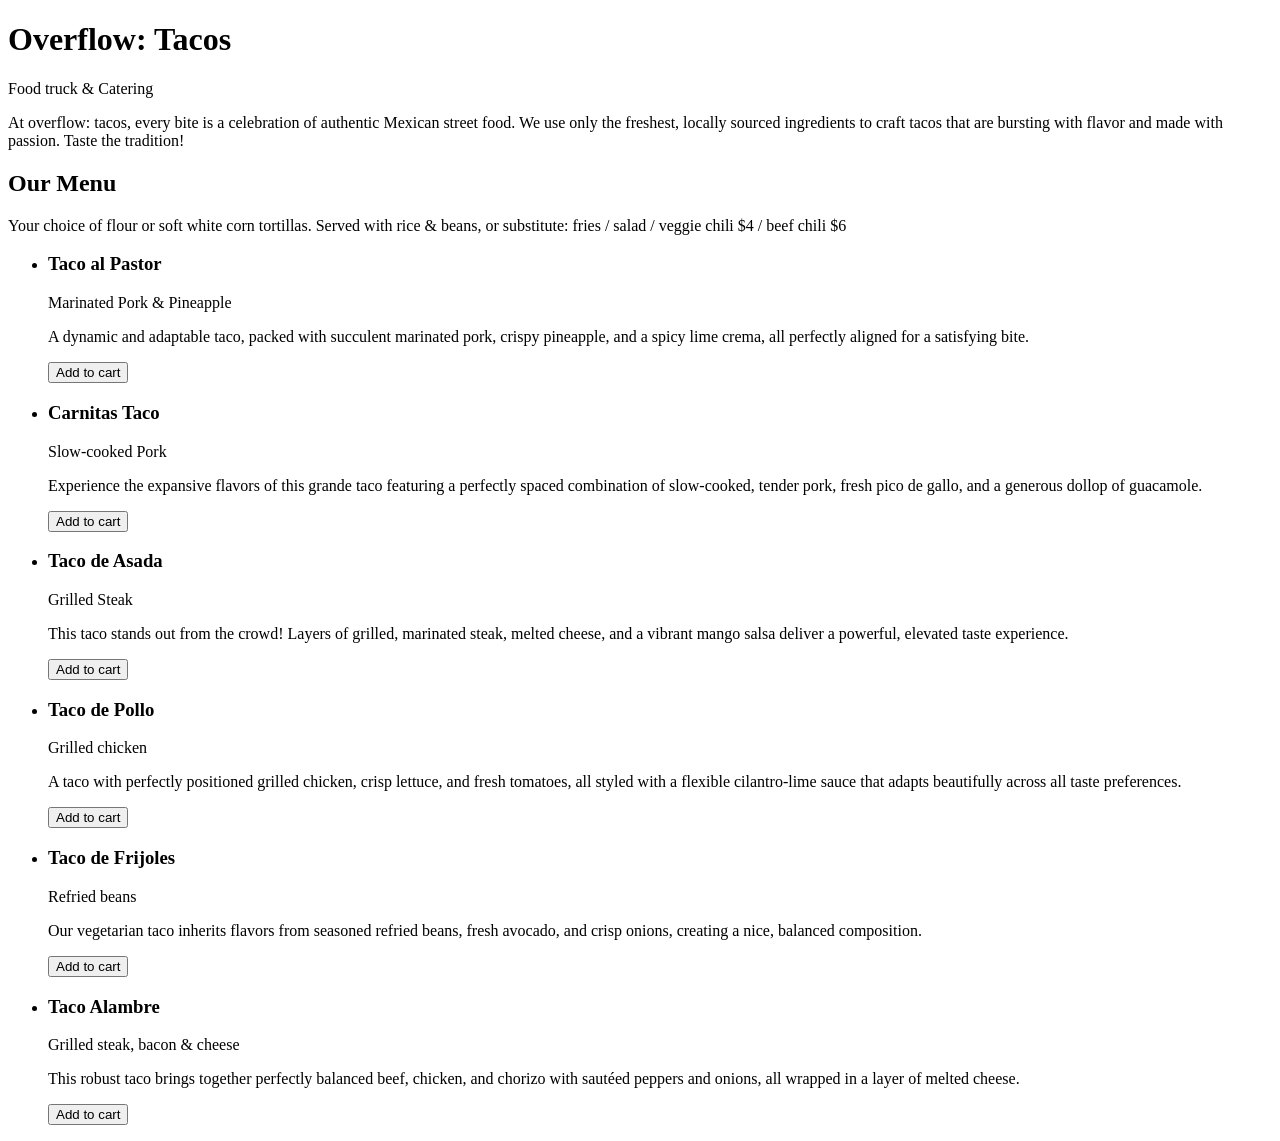
==== module-2/design-implementation/index.html @ 397d1349 "Create design implementation exercise files" ====
<!DOCTYPE html>
<html lang="en" >
  
<head>
  <meta charset="UTF-8">
  <title>design implementation after module 1</title>
  <meta name="viewport" content="width=device-width, initial-scale=1">
  <link rel="preconnect" href="https://fonts.googleapis.com">
  <link rel="preconnect" href="https://fonts.gstatic.com" crossorigin>
  <link href="https://fonts.googleapis.com/css2?family=Grandstander:ital,wght@0,100..900;1,100..900&family=Open+Sans:ital,wght@0,300..800;1,300..800&display=swap" rel="stylesheet">
  <link rel="stylesheet" href="style.css">
</head>
<body>
  
<main>

  <h1>Overflow: Tacos</h1>
  <p>Food truck & Catering</p>

  <p>At overflow: tacos, every bite is a celebration of authentic Mexican street food. We use only the freshest, locally sourced ingredients to craft tacos that are bursting with flavor and made with passion. Taste the tradition!</p>

  <h2>Our Menu</h2>
  <p>Your choice of flour or soft white corn tortillas. Served with rice & beans, or substitute: fries / salad / veggie chili $4 / beef chili $6</p>
  
  <ul>
      <li>
        <h3>Taco al Pastor</h3>
        <p>Marinated Pork & Pineapple</p>
        <p>A dynamic and adaptable taco, packed with succulent marinated pork, crispy pineapple, and a spicy lime crema, all perfectly aligned for a satisfying bite.</p>
        <button>Add to cart</button>
      </li>

      <li>
        <h3>Carnitas Taco</h3>
        <p>Slow-cooked Pork</p>
        <p>Experience the expansive flavors of this grande taco featuring a perfectly spaced combination of slow-cooked, tender pork, fresh pico de gallo, and a generous dollop of guacamole.</p>
        <button>Add to cart</button>
      </li>

      <li>
        <h3>Taco de Asada</h3>
        <p>Grilled Steak</p>
        <p>This taco stands out from the crowd! Layers of grilled, marinated steak, melted cheese, and a vibrant mango salsa deliver a powerful, elevated taste experience.</p>
        <button>Add to cart</button>
      </li>

      <li>
        <h3>Taco de Pollo</h3>
        <p>Grilled chicken</p>
        <p>A taco with perfectly positioned grilled chicken, crisp lettuce, and fresh tomatoes, all styled with a flexible cilantro-lime sauce that adapts beautifully across all taste preferences.</p>
        <button>Add to cart</button>
      </li>

      <li>
        <h3>Taco de Frijoles</h3>
        <p>Refried beans</p>
        <p>Our vegetarian taco inherits flavors from seasoned refried beans, fresh avocado, and crisp onions, creating a nice, balanced composition. </p>
        <button>Add to cart</button>
      </li>

      <li>
        <h3>Taco Alambre</h3>
        <p>Grilled steak, bacon & cheese</p>
        <p>This robust taco brings together perfectly balanced beef, chicken, and chorizo with sautéed peppers and onions, all wrapped in a layer of melted cheese.</p>
        <button>Add to cart</button>
      </li>
    </ul>
</main>
  
</body>
</html>
---- module-2/design-implementation/style.css ----
:root {
  --white: #fff;
  --beige-100: #f9ead1;
  --beige-200: #ebd9bb;

  --brown-400: #9c5423;
  --brown-900: #513827;

  --green-500: #145e3a;

  --yellow-500: #eca42d;

  --red-400: #f2604d;
  --red-500: #c74433;
}

/* font-family: "Open Sans", sans-serif;
   font-family: Grandstander, cursive; */
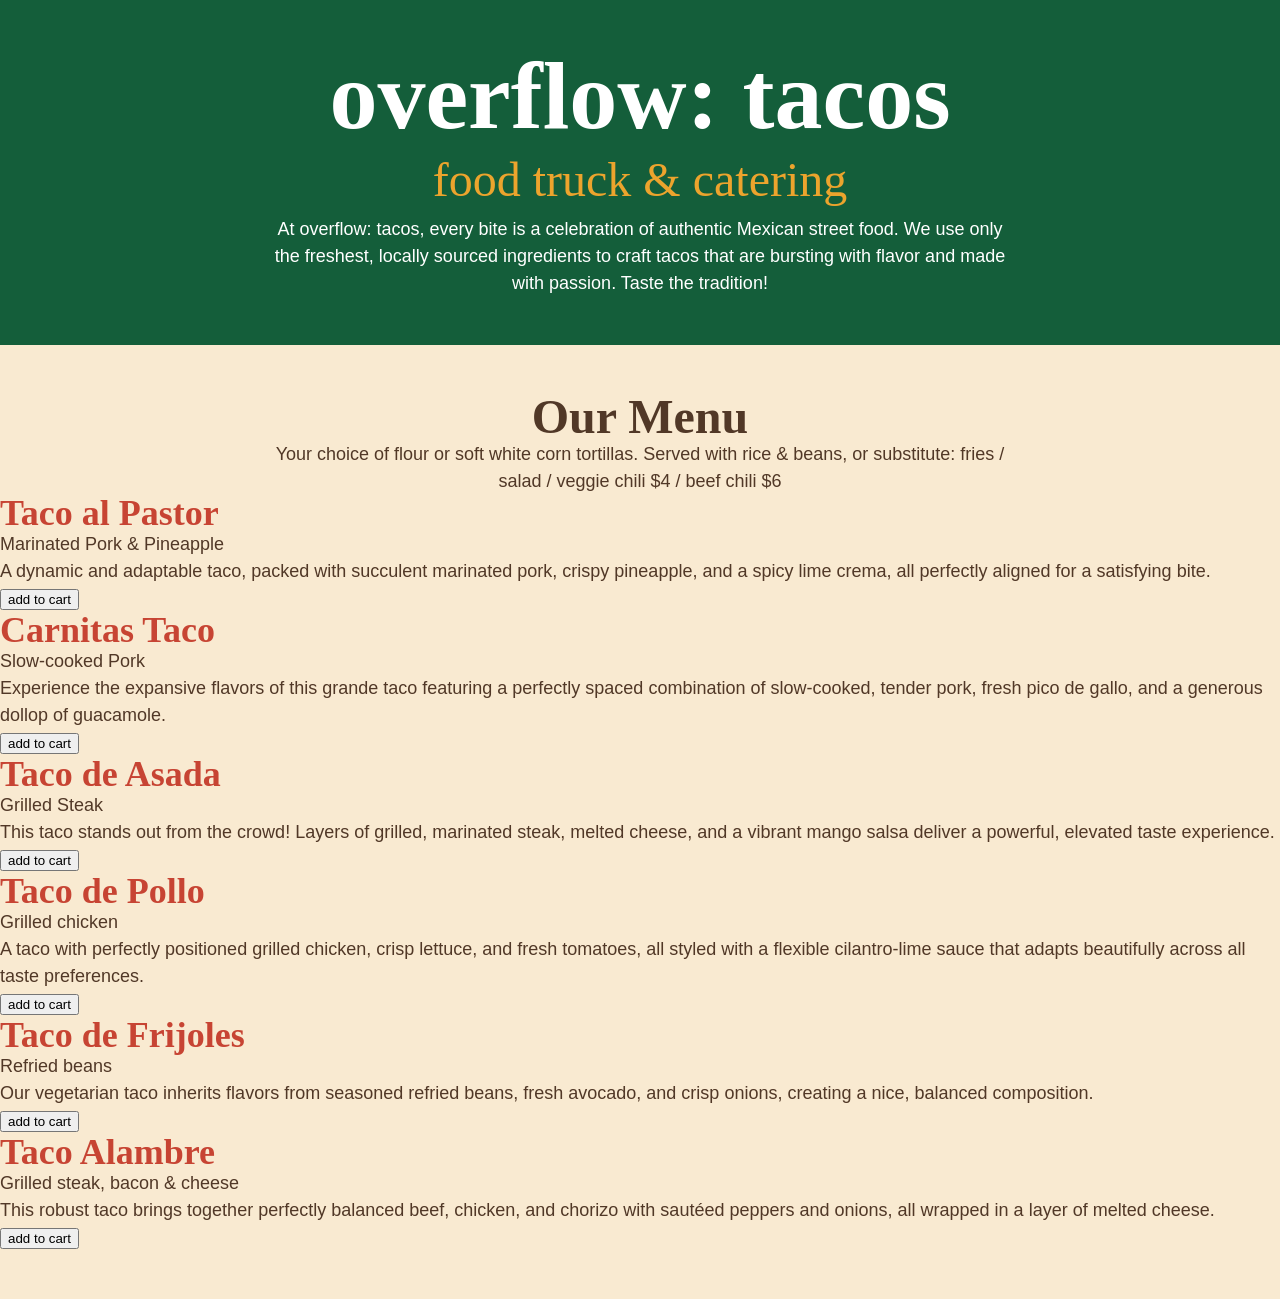
==== commit 89b9108b: "Solve the challenge" ====
--- a/module-2/design-implementation/index.html
+++ b/module-2/design-implementation/index.html
@@ -10,62 +10,71 @@
   <link href="https://fonts.googleapis.com/css2?family=Grandstander:ital,wght@0,100..900;1,100..900&family=Open+Sans:ital,wght@0,300..800;1,300..800&display=swap" rel="stylesheet">
   <link rel="stylesheet" href="style.css">
 </head>
+
 <body>
-  
-<main>
+    <main>
+        <section class="intro text-center">
+            <div class="wrapper">
+                <hgroup>
+                    <h1>overflow: tacos</h1>
+                    <p class="sub-heading">food truck & catering</p>
+                </hgroup>
 
-  <h1>Overflow: Tacos</h1>
-  <p>Food truck & Catering</p>
+                <p>At overflow: tacos, every bite is a celebration of authentic Mexican street food. We use only the freshest, locally sourced ingredients to craft tacos that are bursting with flavor and made with passion. Taste the tradition!</p>
+            </div>
+        </section>
 
-  <p>At overflow: tacos, every bite is a celebration of authentic Mexican street food. We use only the freshest, locally sourced ingredients to craft tacos that are bursting with flavor and made with passion. Taste the tradition!</p>
+        <section>
+            <div class="wrapper text-center">
+                <h2>Our Menu</h2>
+                <p>Your choice of flour or soft white corn tortillas. Served with rice & beans, or substitute: fries / salad / veggie chili $4 / beef chili $6</p>
+            </div>
 
-  <h2>Our Menu</h2>
-  <p>Your choice of flour or soft white corn tortillas. Served with rice & beans, or substitute: fries / salad / veggie chili $4 / beef chili $6</p>
-  
-  <ul>
-      <li>
-        <h3>Taco al Pastor</h3>
-        <p>Marinated Pork & Pineapple</p>
-        <p>A dynamic and adaptable taco, packed with succulent marinated pork, crispy pineapple, and a spicy lime crema, all perfectly aligned for a satisfying bite.</p>
-        <button>Add to cart</button>
-      </li>
+            <ul class="menu-list" role="list">
+                <li>
+                    <h3>Taco al Pastor</h3>
+                    <p>Marinated Pork & Pineapple</p>
+                    <p>A dynamic and adaptable taco, packed with succulent marinated pork, crispy pineapple, and a spicy lime crema, all perfectly aligned for a satisfying bite.</p>
+                    <button>add to cart</button>
+                </li>
 
-      <li>
-        <h3>Carnitas Taco</h3>
-        <p>Slow-cooked Pork</p>
-        <p>Experience the expansive flavors of this grande taco featuring a perfectly spaced combination of slow-cooked, tender pork, fresh pico de gallo, and a generous dollop of guacamole.</p>
-        <button>Add to cart</button>
-      </li>
+                <li>
+                    <h3>Carnitas Taco</h3>
+                    <p>Slow-cooked Pork</p>
+                    <p>Experience the expansive flavors of this grande taco featuring a perfectly spaced combination of slow-cooked, tender pork, fresh pico de gallo, and a generous dollop of guacamole.</p>
+                    <button>add to cart</button>
+                </li>
 
-      <li>
-        <h3>Taco de Asada</h3>
-        <p>Grilled Steak</p>
-        <p>This taco stands out from the crowd! Layers of grilled, marinated steak, melted cheese, and a vibrant mango salsa deliver a powerful, elevated taste experience.</p>
-        <button>Add to cart</button>
-      </li>
+                <li>
+                    <h3>Taco de Asada</h3>
+                    <p>Grilled Steak</p>
+                    <p>This taco stands out from the crowd! Layers of grilled, marinated steak, melted cheese, and a vibrant mango salsa deliver a powerful, elevated taste experience.</p>
+                    <button>add to cart</button>
+                </li>
 
-      <li>
-        <h3>Taco de Pollo</h3>
-        <p>Grilled chicken</p>
-        <p>A taco with perfectly positioned grilled chicken, crisp lettuce, and fresh tomatoes, all styled with a flexible cilantro-lime sauce that adapts beautifully across all taste preferences.</p>
-        <button>Add to cart</button>
-      </li>
+                <li>
+                    <h3>Taco de Pollo</h3>
+                    <p>Grilled chicken</p>
+                    <p>A taco with perfectly positioned grilled chicken, crisp lettuce, and fresh tomatoes, all styled with a flexible cilantro-lime sauce that adapts beautifully across all taste preferences.</p>
+                    <button>add to cart</button>
+                </li>
 
-      <li>
-        <h3>Taco de Frijoles</h3>
-        <p>Refried beans</p>
-        <p>Our vegetarian taco inherits flavors from seasoned refried beans, fresh avocado, and crisp onions, creating a nice, balanced composition. </p>
-        <button>Add to cart</button>
-      </li>
+                <li>
+                    <h3>Taco de Frijoles</h3>
+                    <p>Refried beans</p>
+                    <p>Our vegetarian taco inherits flavors from seasoned refried beans, fresh avocado, and crisp onions, creating a nice, balanced composition. </p>
+                    <button>add to cart</button>
+                </li>
 
-      <li>
-        <h3>Taco Alambre</h3>
-        <p>Grilled steak, bacon & cheese</p>
-        <p>This robust taco brings together perfectly balanced beef, chicken, and chorizo with sautéed peppers and onions, all wrapped in a layer of melted cheese.</p>
-        <button>Add to cart</button>
-      </li>
-    </ul>
-</main>
+                <li>
+                    <h3>Taco Alambre</h3>
+                    <p>Grilled steak, bacon & cheese</p>
+                    <p>This robust taco brings together perfectly balanced beef, chicken, and chorizo with sautéed peppers and onions, all wrapped in a layer of melted cheese.</p>
+                    <button>add to cart</button>
+                </li>
+            </ul>
+        </section>
+    </main>
   
 </body>
 </html>
--- a/module-2/design-implementation/style.css
+++ b/module-2/design-implementation/style.css
@@ -14,5 +14,73 @@
   --red-500: #c74433;
 }
 
-/* font-family: "Open Sans", sans-serif;
-   font-family: Grandstander, cursive; */+* {
+    margin: 0;
+}
+
+body {
+    font-family: "Open Sans", sans-serif;
+    font-size: 1.125rem;
+    line-height: 1.5;
+    color: var(--brown-900);
+    background: var(--beige-100);
+    margin: 0;
+}
+
+h1,
+h2,
+h3 {
+    font-family: Grandstander, cursive;
+    font-weight: 900;
+    line-height: 1;
+}
+
+h1 {
+    font-size: 6rem;
+}
+
+h1+p {
+    font-family: Grandstander, cursive;
+    font-size: 3rem;
+    color: var(--yellow-500);
+}
+
+h2{
+    font-size: 3rem;
+}
+
+h3 {
+    color: var(--red-500);
+    font-size: 2.25rem;
+}
+
+section{
+    padding-top: 3rem;
+    padding-bottom: 3rem;
+}
+
+[role="list"] {
+    list-style: none;
+    margin: 0;
+    padding: 0;
+}
+
+.text-center {
+    text-align: center;
+}
+
+.wrapper {
+    max-width: 750px;
+    margin-left: auto;
+    margin-right: auto;
+    padding: 0 1rem 0 1rem;
+}
+
+.intro {
+    background: var(--green-500);
+    color: var(--white);
+}
+
+.menu-list {
+    display: grid;
+}
